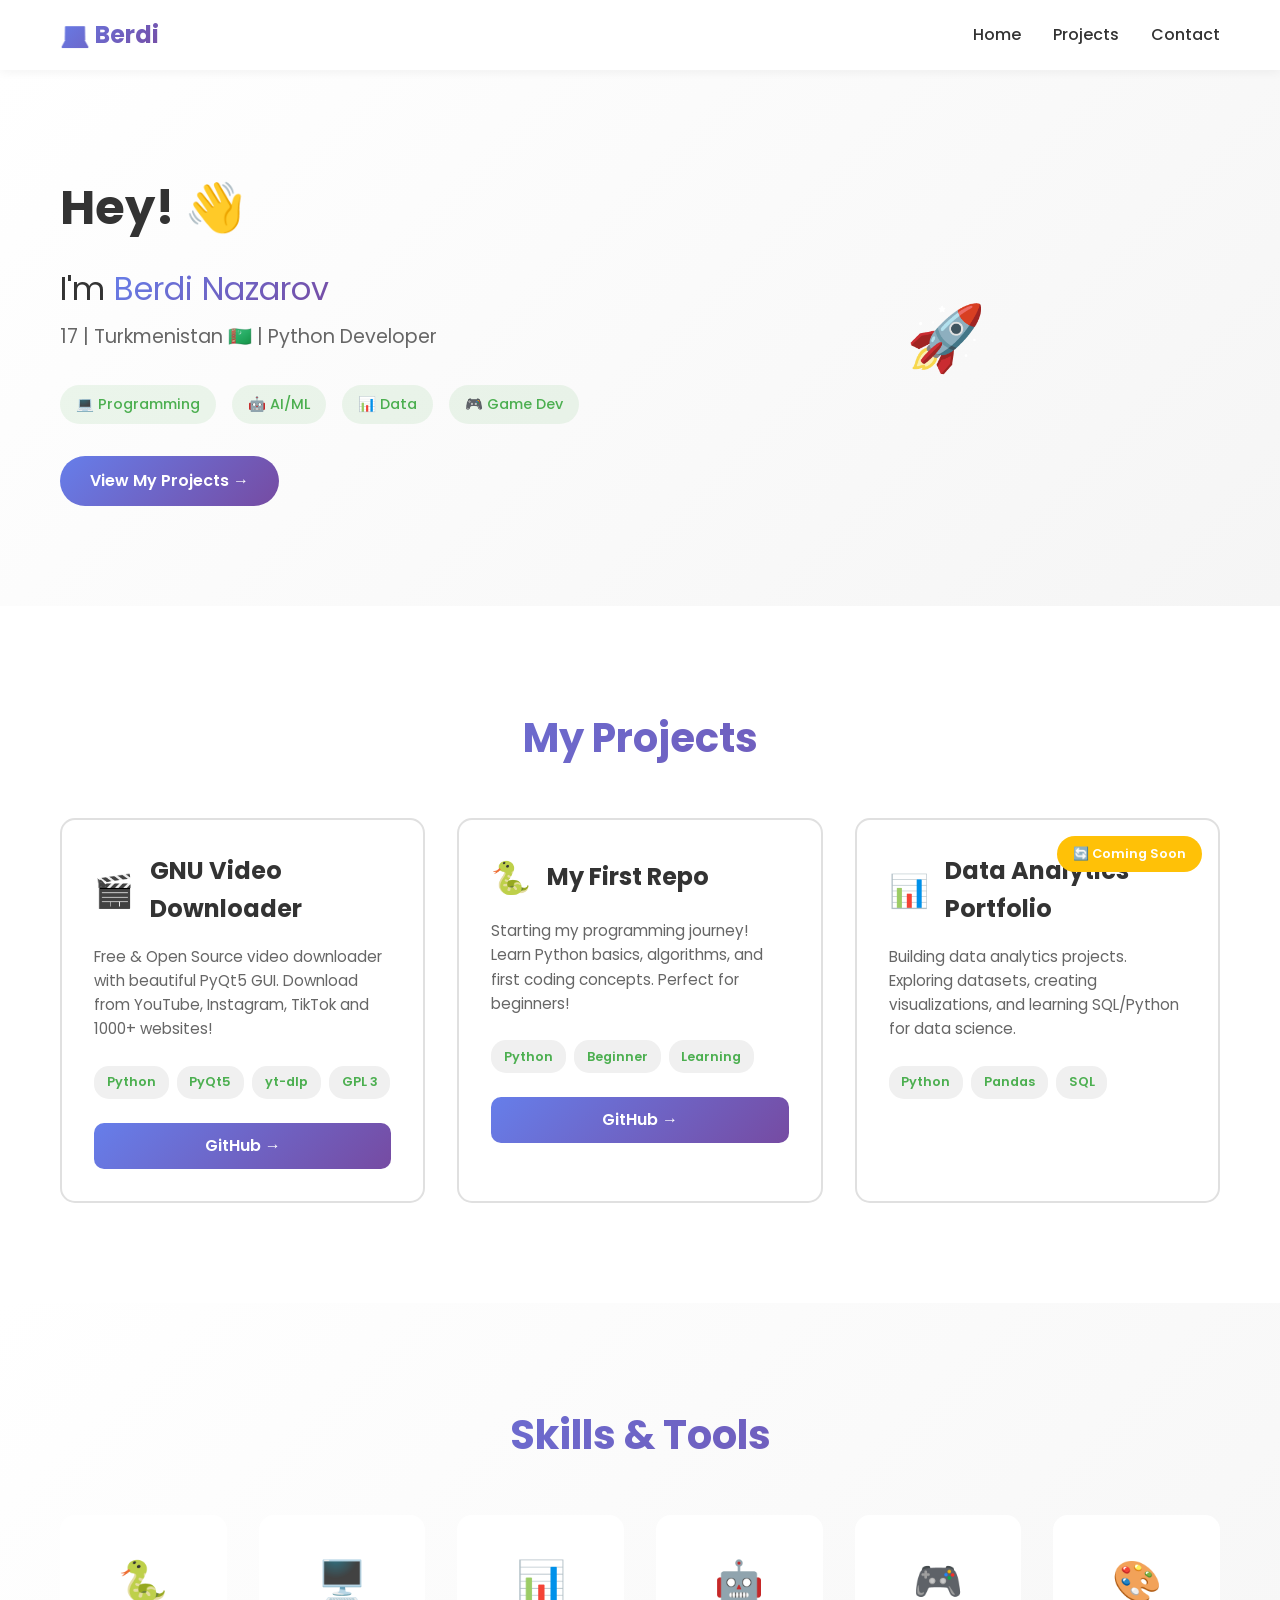
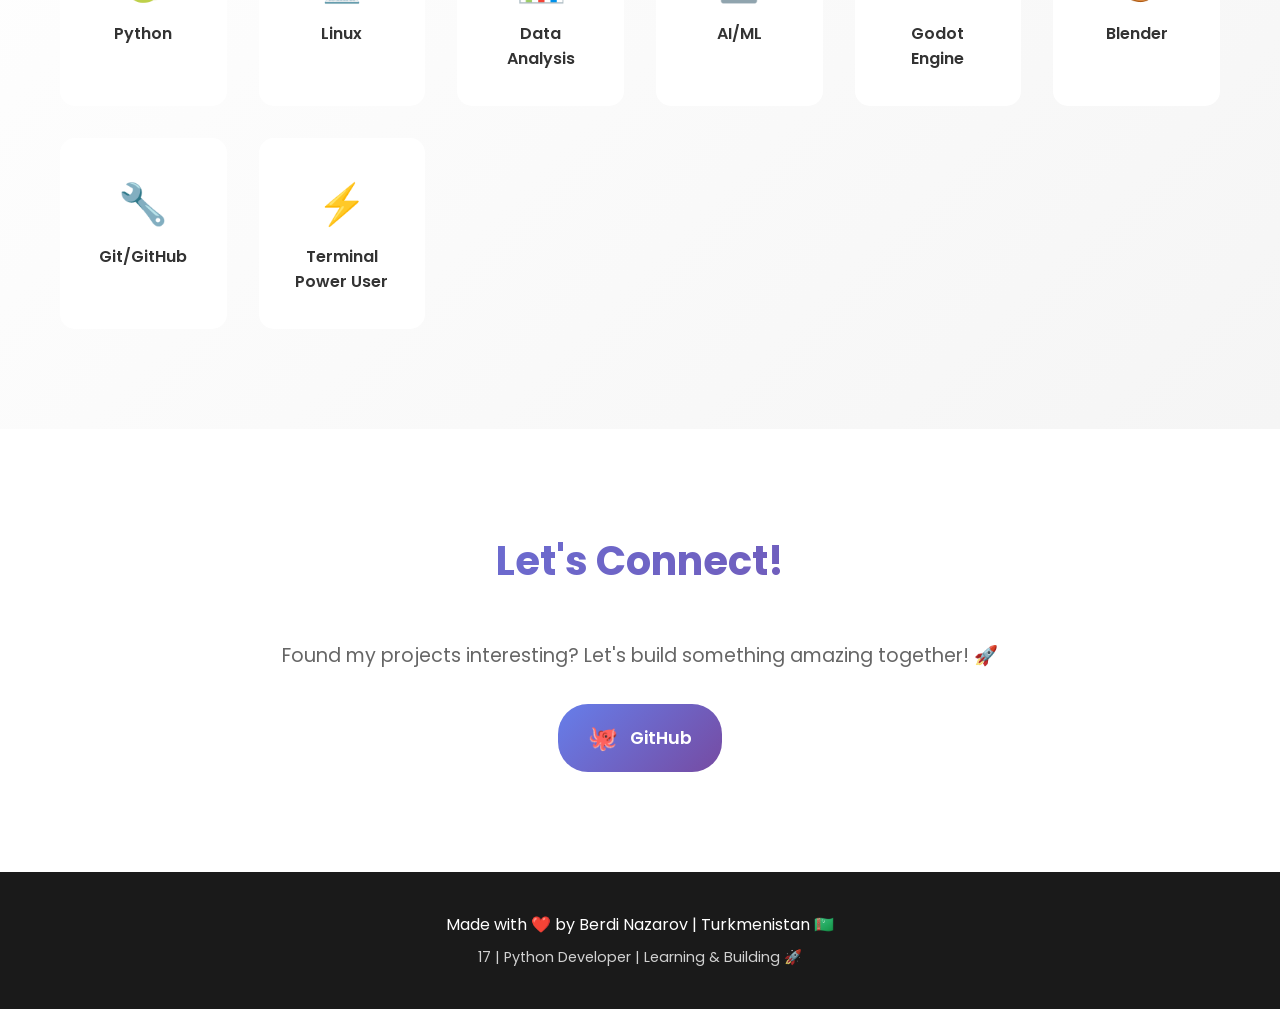
==== index.html @ 42bb810b "🚀 Portfolio website launched! Beautiful, responsive design with all projects showcased" ====
<!DOCTYPE html>
<html lang="en">
<head>
    <meta charset="UTF-8">
    <meta name="viewport" content="width=device-width, initial-scale=1.0">
    <title>Berdi Nazarov - Portfolio</title>
    <link rel="stylesheet" href="style.css">
    <link rel="preconnect" href="https://fonts.googleapis.com">
    <link rel="preconnect" href="https://fonts.gstatic.com" crossorigin>
    <link href="https://fonts.googleapis.com/css2?family=Poppins:wght@300;400;600;700&display=swap" rel="stylesheet">
</head>
<body>
    <!-- Navbar -->
    <nav class="navbar">
        <div class="container">
            <div class="logo">💻 Berdi</div>
            <ul class="nav-links">
                <li><a href="#home">Home</a></li>
                <li><a href="#projects">Projects</a></li>
                <li><a href="#contact">Contact</a></li>
            </ul>
        </div>
    </nav>

    <!-- Hero Section -->
    <section id="home" class="hero">
        <div class="container">
            <div class="hero-content">
                <h1 class="hero-title">Hey! 👋</h1>
                <p class="hero-subtitle">I'm <span class="highlight">Berdi Nazarov</span></p>
                <p class="hero-desc">17 | Turkmenistan 🇹🇲 | Python Developer</p>
                <div class="hero-tags">
                    <span class="tag">💻 Programming</span>
                    <span class="tag">🤖 AI/ML</span>
                    <span class="tag">📊 Data</span>
                    <span class="tag">🎮 Game Dev</span>
                </div>
                <a href="#projects" class="btn btn-primary">View My Projects →</a>
            </div>
            <div class="hero-animation">
                <div class="floating-box">🚀</div>
            </div>
        </div>
    </section>

    <!-- Projects Section -->
    <section id="projects" class="projects">
        <div class="container">
            <h2 class="section-title">My Projects</h2>
            <div class="projects-grid">
                
                <!-- Project 1 -->
                <div class="project-card">
                    <div class="project-header">
                        <span class="project-icon">🎬</span>
                        <h3>GNU Video Downloader</h3>
                    </div>
                    <p class="project-desc">Free & Open Source video downloader with beautiful PyQt5 GUI. Download from YouTube, Instagram, TikTok and 1000+ websites!</p>
                    <div class="project-tech">
                        <span class="tech-tag">Python</span>
                        <span class="tech-tag">PyQt5</span>
                        <span class="tech-tag">yt-dlp</span>
                        <span class="tech-tag">GPL 3</span>
                    </div>
                    <div class="project-links">
                        <a href="https://github.com/berdinazarov711-gif/gnu-video-downloader" class="link-btn" target="_blank">GitHub →</a>
                    </div>
                </div>

                <!-- Project 2 -->
                <div class="project-card">
                    <div class="project-header">
                        <span class="project-icon">🐍</span>
                        <h3>My First Repo</h3>
                    </div>
                    <p class="project-desc">Starting my programming journey! Learn Python basics, algorithms, and first coding concepts. Perfect for beginners!</p>
                    <div class="project-tech">
                        <span class="tech-tag">Python</span>
                        <span class="tech-tag">Beginner</span>
                        <span class="tech-tag">Learning</span>
                    </div>
                    <div class="project-links">
                        <a href="https://github.com/berdinazarov711-gif/my-first-repo" class="link-btn" target="_blank">GitHub →</a>
                    </div>
                </div>

                <!-- Coming Soon Card -->
                <div class="project-card coming-soon">
                    <div class="project-header">
                        <span class="project-icon">📊</span>
                        <h3>Data Analytics Portfolio</h3>
                    </div>
                    <p class="project-desc">Building data analytics projects. Exploring datasets, creating visualizations, and learning SQL/Python for data science.</p>
                    <div class="project-tech">
                        <span class="tech-tag">Python</span>
                        <span class="tech-tag">Pandas</span>
                        <span class="tech-tag">SQL</span>
                    </div>
                    <div class="status-badge">🔄 Coming Soon</div>
                </div>

            </div>
        </div>
    </section>

    <!-- Skills Section -->
    <section class="skills">
        <div class="container">
            <h2 class="section-title">Skills & Tools</h2>
            <div class="skills-grid">
                <div class="skill-item">
                    <span class="skill-emoji">🐍</span>
                    <p>Python</p>
                </div>
                <div class="skill-item">
                    <span class="skill-emoji">🖥️</span>
                    <p>Linux</p>
                </div>
                <div class="skill-item">
                    <span class="skill-emoji">📊</span>
                    <p>Data Analysis</p>
                </div>
                <div class="skill-item">
                    <span class="skill-emoji">🤖</span>
                    <p>AI/ML</p>
                </div>
                <div class="skill-item">
                    <span class="skill-emoji">🎮</span>
                    <p>Godot Engine</p>
                </div>
                <div class="skill-item">
                    <span class="skill-emoji">🎨</span>
                    <p>Blender</p>
                </div>
                <div class="skill-item">
                    <span class="skill-emoji">🔧</span>
                    <p>Git/GitHub</p>
                </div>
                <div class="skill-item">
                    <span class="skill-emoji">⚡</span>
                    <p>Terminal Power User</p>
                </div>
            </div>
        </div>
    </section>

    <!-- Contact Section -->
    <section id="contact" class="contact">
        <div class="container">
            <h2 class="section-title">Let's Connect!</h2>
            <div class="contact-content">
                <p class="contact-desc">Found my projects interesting? Let's build something amazing together! 🚀</p>
                <div class="contact-links">
                    <a href="https://github.com/berdinazarov711-gif" class="contact-btn github" target="_blank">
                        <span class="icon">🐙</span>
                        <span class="text">GitHub</span>
                    </a>
                </div>
            </div>
        </div>
    </section>

    <!-- Footer -->
    <footer class="footer">
        <div class="container">
            <p>Made with ❤️ by Berdi Nazarov | Turkmenistan 🇹🇲</p>
            <p class="small-text">17 | Python Developer | Learning & Building 🚀</p>
        </div>
    </footer>

    <script src="script.js"></script>
</body>
</html>
---- style.css ----
* {
    margin: 0;
    padding: 0;
    box-sizing: border-box;
}

:root {
    --primary: #4CAF50;
    --secondary: #2196F3;
    --dark: #1a1a1a;
    --light: #f5f5f5;
    --text: #333;
    --text-light: #666;
    --accent: #FF6B6B;
    --gradient: linear-gradient(135deg, #667eea 0%, #764ba2 100%);
    --gradient-alt: linear-gradient(135deg, #f093fb 0%, #f5576c 100%);
}

body {
    font-family: 'Poppins', sans-serif;
    color: var(--text);
    background-color: #fafafa;
    line-height: 1.6;
    overflow-x: hidden;
}

.container {
    max-width: 1200px;
    margin: 0 auto;
    padding: 0 20px;
}

/* Navbar */
.navbar {
    background: white;
    padding: 1rem 0;
    position: sticky;
    top: 0;
    z-index: 100;
    box-shadow: 0 2px 10px rgba(0,0,0,0.05);
}

.navbar .container {
    display: flex;
    justify-content: space-between;
    align-items: center;
}

.logo {
    font-size: 1.5rem;
    font-weight: 700;
    background: var(--gradient);
    -webkit-background-clip: text;
    -webkit-text-fill-color: transparent;
    background-clip: text;
}

.nav-links {
    display: flex;
    list-style: none;
    gap: 2rem;
}

.nav-links a {
    text-decoration: none;
    color: var(--text);
    font-weight: 500;
    transition: color 0.3s;
}

.nav-links a:hover {
    color: var(--primary);
}

/* Hero Section */
.hero {
    padding: 100px 0;
    background: linear-gradient(135deg, rgba(255,255,255,1) 0%, rgba(245,245,245,1) 100%);
    position: relative;
    overflow: hidden;
}

.hero .container {
    display: grid;
    grid-template-columns: 1fr 1fr;
    gap: 4rem;
    align-items: center;
}

.hero-content {
    z-index: 2;
}

.hero-title {
    font-size: 3rem;
    font-weight: 700;
    margin-bottom: 1rem;
    animation: fadeInUp 0.8s ease;
}

.hero-subtitle {
    font-size: 2rem;
    margin-bottom: 0.5rem;
    animation: fadeInUp 0.8s ease 0.1s both;
}

.highlight {
    background: var(--gradient);
    -webkit-background-clip: text;
    -webkit-text-fill-color: transparent;
    background-clip: text;
}

.hero-desc {
    font-size: 1.2rem;
    color: var(--text-light);
    margin-bottom: 2rem;
    animation: fadeInUp 0.8s ease 0.2s both;
}

.hero-tags {
    display: flex;
    flex-wrap: wrap;
    gap: 1rem;
    margin-bottom: 2rem;
    animation: fadeInUp 0.8s ease 0.3s both;
}

.tag {
    background: rgba(76, 175, 80, 0.1);
    padding: 0.5rem 1rem;
    border-radius: 20px;
    font-size: 0.9rem;
    color: var(--primary);
    font-weight: 500;
}

.btn {
    display: inline-block;
    padding: 12px 30px;
    border-radius: 30px;
    text-decoration: none;
    font-weight: 600;
    transition: all 0.3s ease;
    border: none;
    cursor: pointer;
    font-size: 1rem;
}

.btn-primary {
    background: var(--gradient);
    color: white;
    animation: fadeInUp 0.8s ease 0.4s both;
}

.btn-primary:hover {
    transform: translateY(-3px);
    box-shadow: 0 10px 20px rgba(102, 126, 234, 0.4);
}

.hero-animation {
    display: flex;
    justify-content: center;
    align-items: center;
    position: relative;
}

.floating-box {
    font-size: 4rem;
    animation: float 3s ease-in-out infinite;
}

@keyframes float {
    0%, 100% { transform: translateY(0px); }
    50% { transform: translateY(-20px); }
}

/* Projects Section */
.projects {
    padding: 100px 0;
    background: white;
}

.section-title {
    font-size: 2.5rem;
    font-weight: 700;
    text-align: center;
    margin-bottom: 3rem;
    background: var(--gradient);
    -webkit-background-clip: text;
    -webkit-text-fill-color: transparent;
    background-clip: text;
}

.projects-grid {
    display: grid;
    grid-template-columns: repeat(auto-fit, minmax(350px, 1fr));
    gap: 2rem;
}

.project-card {
    background: white;
    border: 2px solid #e0e0e0;
    border-radius: 15px;
    padding: 2rem;
    transition: all 0.3s ease;
    position: relative;
    overflow: hidden;
}

.project-card::before {
    content: '';
    position: absolute;
    top: 0;
    left: -100%;
    width: 100%;
    height: 100%;
    background: var(--gradient-alt);
    opacity: 0.05;
    transition: left 0.3s ease;
}

.project-card:hover {
    transform: translateY(-10px);
    border-color: var(--primary);
    box-shadow: 0 15px 40px rgba(0,0,0,0.1);
}

.project-card:hover::before {
    left: 100%;
}

.project-header {
    display: flex;
    align-items: center;
    gap: 1rem;
    margin-bottom: 1rem;
}

.project-icon {
    font-size: 2rem;
}

.project-header h3 {
    font-size: 1.5rem;
    color: var(--text);
}

.project-desc {
    color: var(--text-light);
    margin-bottom: 1.5rem;
    font-size: 0.95rem;
    line-height: 1.6;
}

.project-tech {
    display: flex;
    flex-wrap: wrap;
    gap: 0.5rem;
    margin-bottom: 1.5rem;
}

.tech-tag {
    background: #f0f0f0;
    padding: 0.4rem 0.8rem;
    border-radius: 15px;
    font-size: 0.8rem;
    font-weight: 600;
    color: var(--primary);
}

.project-links {
    display: flex;
    gap: 1rem;
}

.link-btn {
    flex: 1;
    padding: 10px 20px;
    background: var(--gradient);
    color: white;
    text-decoration: none;
    border-radius: 10px;
    text-align: center;
    font-weight: 600;
    transition: all 0.3s ease;
}

.link-btn:hover {
    transform: translateX(5px);
}

.coming-soon {
    opacity: 0.8;
    position: relative;
}

.status-badge {
    position: absolute;
    top: 1rem;
    right: 1rem;
    background: #FFC107;
    color: white;
    padding: 0.5rem 1rem;
    border-radius: 20px;
    font-weight: 600;
    font-size: 0.8rem;
}

/* Skills Section */
.skills {
    padding: 100px 0;
    background: linear-gradient(135deg, rgba(255,255,255,1) 0%, rgba(245,245,245,1) 100%);
}

.skills-grid {
    display: grid;
    grid-template-columns: repeat(auto-fit, minmax(150px, 1fr));
    gap: 2rem;
}

.skill-item {
    background: white;
    padding: 2rem;
    border-radius: 15px;
    text-align: center;
    transition: all 0.3s ease;
    border: 2px solid transparent;
}

.skill-item:hover {
    transform: translateY(-8px);
    border-color: var(--primary);
    box-shadow: 0 10px 25px rgba(76, 175, 80, 0.2);
}

.skill-emoji {
    font-size: 2.5rem;
    display: block;
    margin-bottom: 0.5rem;
}

.skill-item p {
    font-weight: 600;
    color: var(--text);
}

/* Contact Section */
.contact {
    padding: 100px 0;
    background: white;
}

.contact-content {
    text-align: center;
}

.contact-desc {
    font-size: 1.2rem;
    color: var(--text-light);
    margin-bottom: 2rem;
}

.contact-links {
    display: flex;
    gap: 1rem;
    justify-content: center;
    flex-wrap: wrap;
}

.contact-btn {
    display: flex;
    align-items: center;
    gap: 0.8rem;
    padding: 15px 30px;
    border-radius: 30px;
    text-decoration: none;
    font-weight: 600;
    transition: all 0.3s ease;
    font-size: 1.1rem;
}

.contact-btn.github {
    background: var(--gradient);
    color: white;
}

.contact-btn:hover {
    transform: translateY(-5px);
    box-shadow: 0 15px 35px rgba(0,0,0,0.2);
}

.contact-btn .icon {
    font-size: 1.5rem;
}

/* Footer */
.footer {
    background: var(--dark);
    color: white;
    text-align: center;
    padding: 2rem 0;
}

.footer p {
    margin: 0.5rem 0;
}

.small-text {
    font-size: 0.9rem;
    opacity: 0.8;
}

/* Animations */
@keyframes fadeInUp {
    from {
        opacity: 0;
        transform: translateY(30px);
    }
    to {
        opacity: 1;
        transform: translateY(0);
    }
}

/* Responsive */
@media (max-width: 768px) {
    .hero .container {
        grid-template-columns: 1fr;
    }

    .hero-title {
        font-size: 2rem;
    }

    .hero-subtitle {
        font-size: 1.5rem;
    }

    .section-title {
        font-size: 1.8rem;
    }

    .nav-links {
        gap: 1rem;
        font-size: 0.9rem;
    }

    .projects-grid {
        grid-template-columns: 1fr;
    }

    .floating-box {
        font-size: 3rem;
    }
}
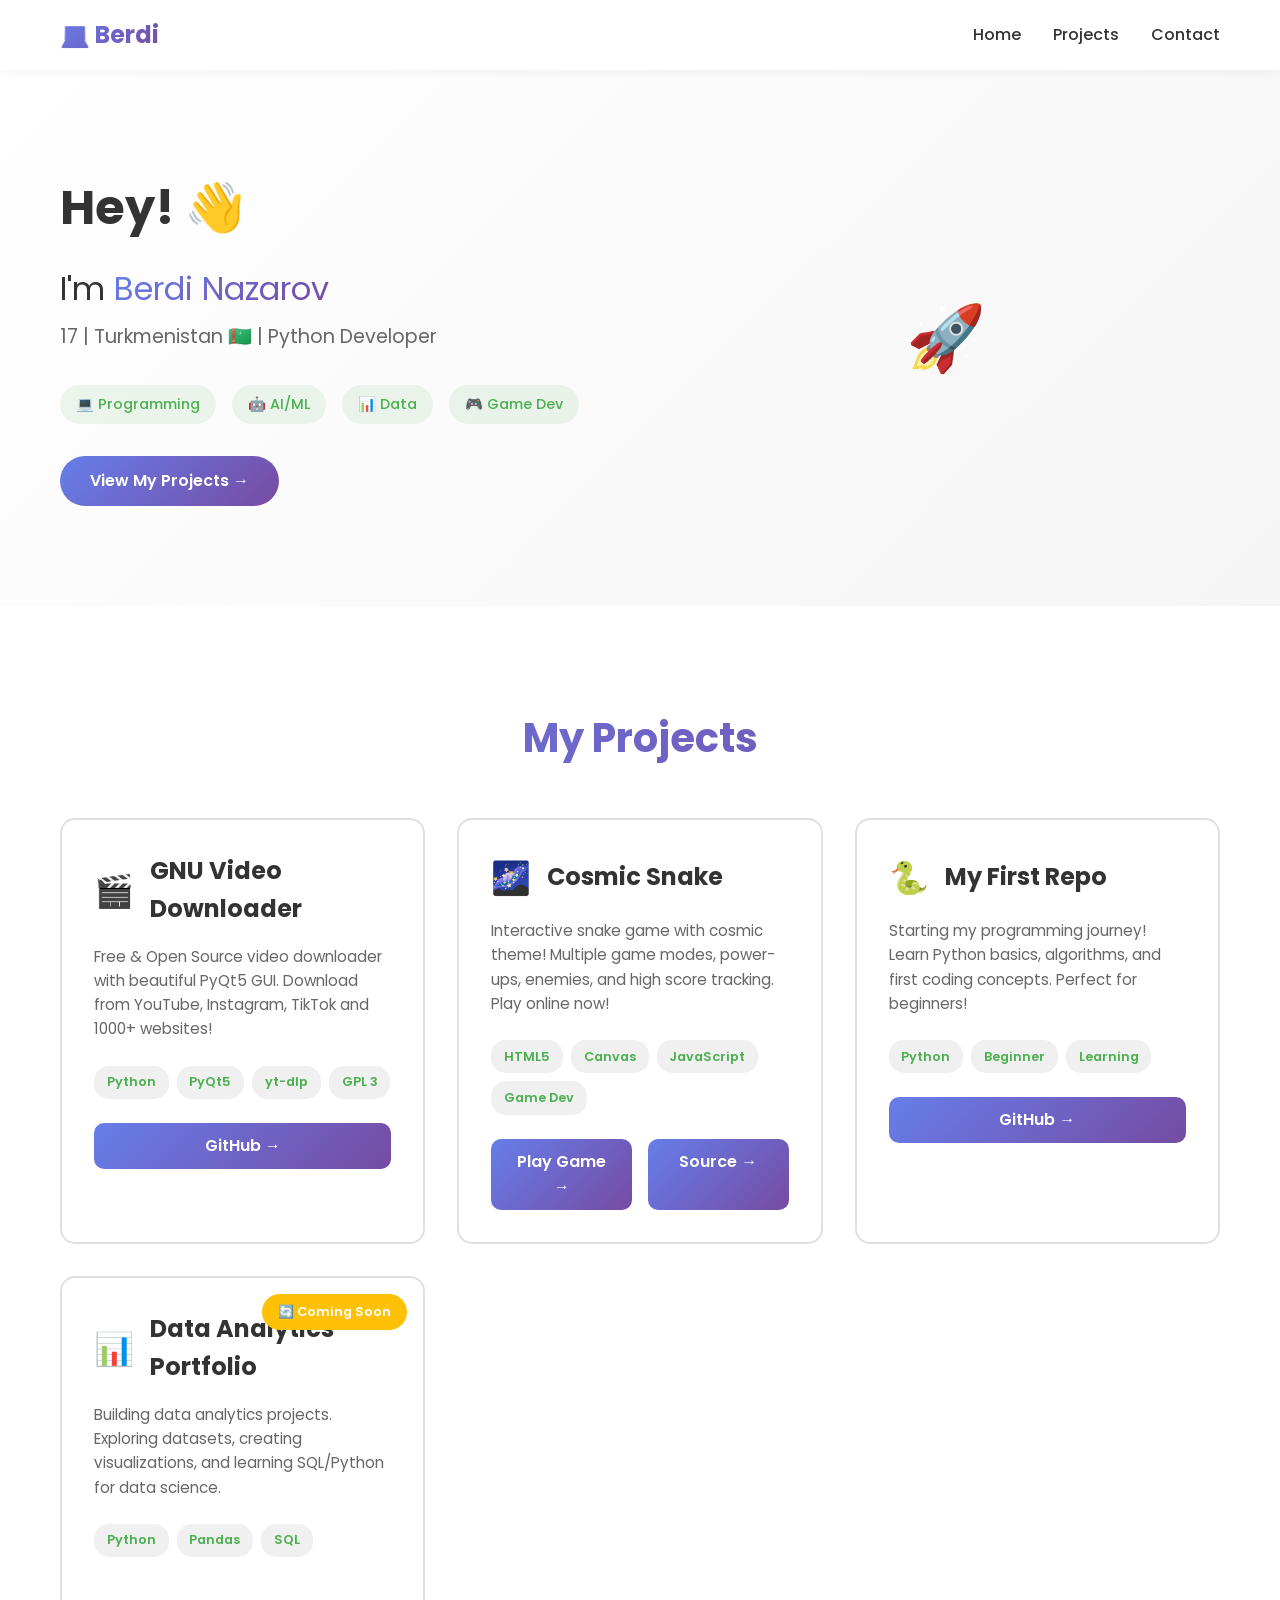
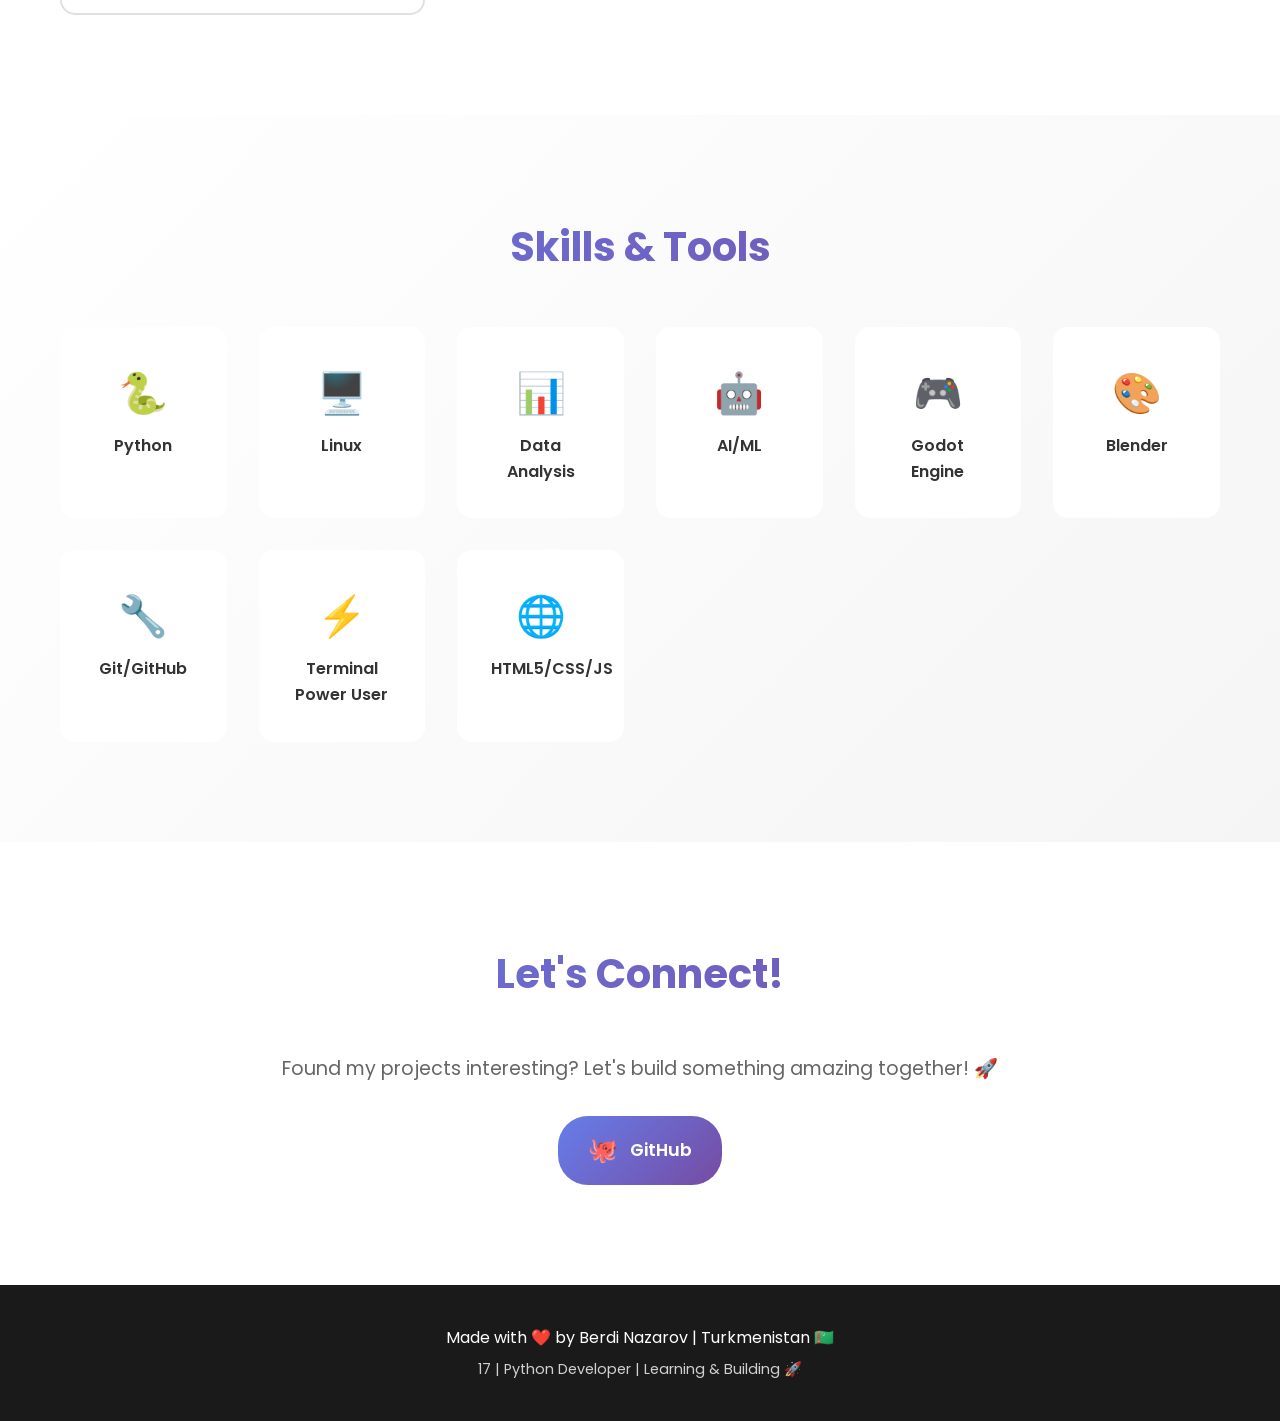
==== commit 65a5a232: "Add Cosmic Snake game to homepage with play link" ====
--- a/index.html
+++ b/index.html
@@ -67,7 +67,26 @@
                     </div>
                 </div>
 
-                <!-- Project 2 -->
+                <!-- Project 2 - Cosmic Snake -->
+                <div class="project-card">
+                    <div class="project-header">
+                        <span class="project-icon">🌌</span>
+                        <h3>Cosmic Snake</h3>
+                    </div>
+                    <p class="project-desc">Interactive snake game with cosmic theme! Multiple game modes, power-ups, enemies, and high score tracking. Play online now!</p>
+                    <div class="project-tech">
+                        <span class="tech-tag">HTML5</span>
+                        <span class="tech-tag">Canvas</span>
+                        <span class="tech-tag">JavaScript</span>
+                        <span class="tech-tag">Game Dev</span>
+                    </div>
+                    <div class="project-links">
+                        <a href="games/cosmic-snake/index.html" class="link-btn" target="_blank">Play Game →</a>
+                        <a href="https://github.com/berdinazarov711-gif/berdinazarov711-gif.github.io" class="link-btn" target="_blank">Source →</a>
+                    </div>
+                </div>
+
+                <!-- Project 3 -->
                 <div class="project-card">
                     <div class="project-header">
                         <span class="project-icon">🐍</span>
@@ -140,6 +159,10 @@
                     <span class="skill-emoji">⚡</span>
                     <p>Terminal Power User</p>
                 </div>
+                <div class="skill-item">
+                    <span class="skill-emoji">🌐</span>
+                    <p>HTML5/CSS/JS</p>
+                </div>
             </div>
         </div>
     </section>
@@ -170,4 +193,4 @@
 
     <script src="script.js"></script>
 </body>
-</html>+</html>
